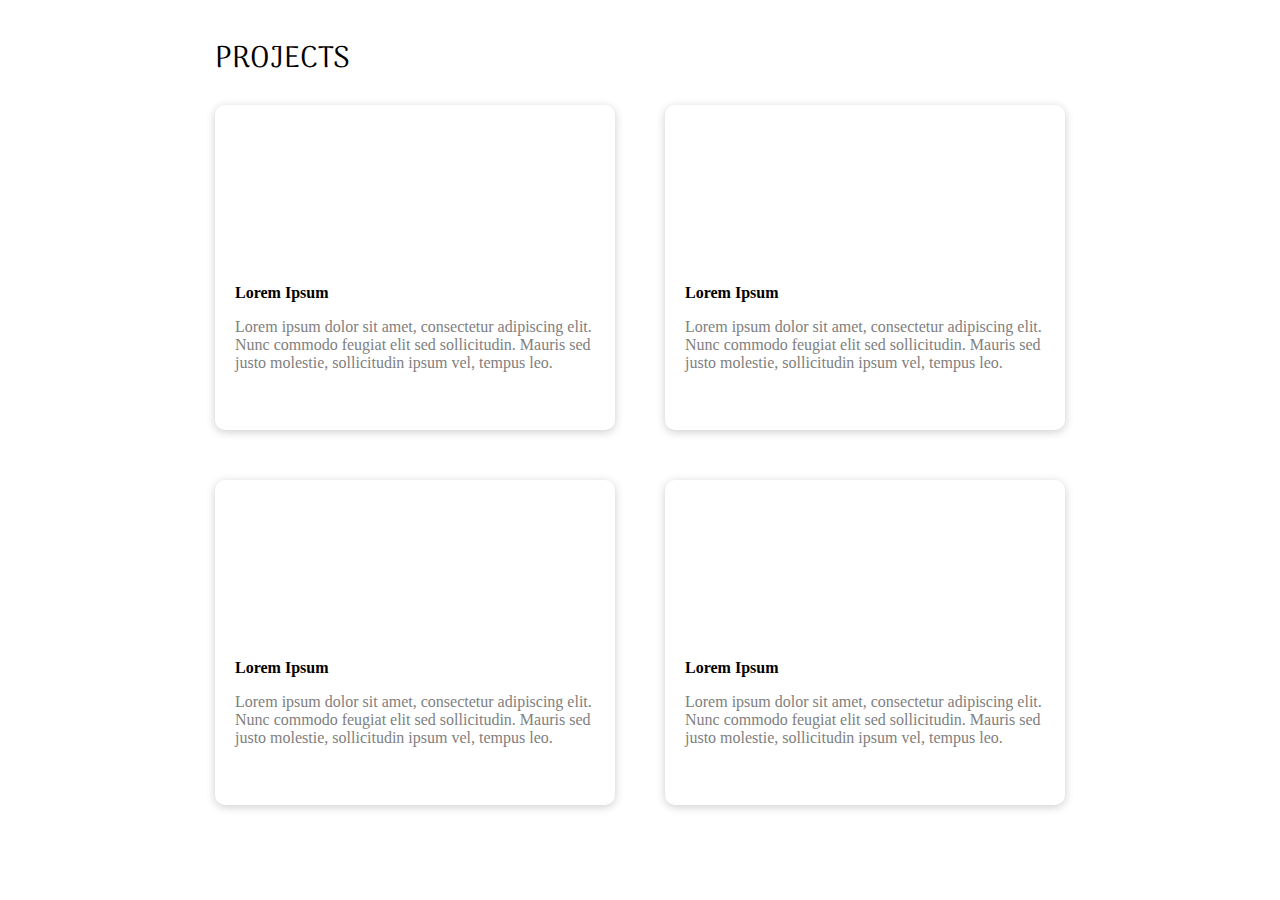
==== projects.html @ 81f7ec9f "Add projects section" ====
<!DOCTYPE html>
<html lang="en">
<head>
    <meta charset="UTF-8">
    <meta http-equiv="X-UA-Compatible" content="IE=edge">
    <meta name="viewport" content="width=device-width, initial-scale=1.0">
    <title>Document</title>
    <link rel="stylesheet" type="text/css" href="style.css"/>
    <link href="https://fonts.googleapis.com/css2?family=Lato:wght@700&display=swap" rel="stylesheet">
    <link href="https://fonts.googleapis.com/css2?family=Arima+Madurai:wght@100&family=Catamaran:wght@800&family=Lato:wght@700&display=swap" rel="stylesheet">
</head>
<body>
    <div class="canvas2">
        <section>
            <div id="projects" class="about-me">Projects</div>
            <div class="two-projects">
                <div class="project-card">
                    <div class="project-img"></div>
                    <div class="project-desc">
                        <p>Lorem Ipsum</p>
                        <p>Lorem ipsum dolor sit amet, consectetur adipiscing elit. Nunc commodo feugiat elit sed sollicitudin. Mauris sed justo molestie, sollicitudin ipsum vel, tempus leo.</p>
                    </div>
                </div>
                <div class="project-card">
                    <div class="project-img"></div>
                    <div class="project-desc">
                        <p>Lorem Ipsum</p>
                        <p>Lorem ipsum dolor sit amet, consectetur adipiscing elit. Nunc commodo feugiat elit sed sollicitudin. Mauris sed justo molestie, sollicitudin ipsum vel, tempus leo.</p>
                    </div>
                </div>
                <div class="project-card">
                    <div class="project-img"></div>
                    <div class="project-desc">
                        <p>Lorem Ipsum</p>
                        <p>Lorem ipsum dolor sit amet, consectetur adipiscing elit. Nunc commodo feugiat elit sed sollicitudin. Mauris sed justo molestie, sollicitudin ipsum vel, tempus leo.</p>
                    </div>
                </div>
                <div class="project-card">
                    <div class="project-img"></div>
                    <div class="project-desc">
                        <p>Lorem Ipsum</p>
                        <p>Lorem ipsum dolor sit amet, consectetur adipiscing elit. Nunc commodo feugiat elit sed sollicitudin. Mauris sed justo molestie, sollicitudin ipsum vel, tempus leo.</p>
                    </div>
                </div>
            </div>
        </section>
    </div>
</body>
    <script type="text/javascript" src="script.js"></script>
</html>
---- style.css ----
@import url('//maxcdn.bootstrapcdn.com/font-awesome/4.3.0/css/font-awesome.min.css');

html {
    scroll-behavior: smooth;
}

.canvas {
    max-width: 1000px;
    margin: 10px auto;
    padding: 0 75px;
    padding-top: 50px;
    padding-bottom: 25px;
}

.canvas2 {
    max-width: 850px;
    margin: 10px auto;
    padding: 0 75px;
    padding-top: 25px;
    padding-bottom: 25px;
}

/* Start of Header section */
#header {
    display: block;
    margin-bottom: 60px;
}

.dark {
    background-color: #3D3D3D;
    color: white;
}

.dark-btn {
    float: right;
}

#logo {
    color: #222;
    margin: 0;
    font-family: 'Lato', sans-serif;
    letter-spacing: 0.1em;
    font-size: 42px;
    text-transform: uppercase;
    text-decoration: none;
    font-weight: 600;
    font-style: normal;
    display: inline-block;
    line-height: 1.2em;
}

#topNav {
    line-height: 26px;
}

.main-nav {
    display: flex;
    flex-flow: row wrap;
    justify-content: flex-start;
    align-items: center;
    list-style: none;
    margin: 0;
    font-family: 'Arima Madurai', cursive;
    letter-spacing: 0.1em;
    text-transform: uppercase;
}

.main-nav li {
    display: block;
    padding: 1em;
    color: #aaa;
}

.main-nav li:hover {
    color: black;
    border-bottom: 1px solid black;
}

.about-btn, .projects-btn, .resume-btn, .contact-btn {
    text-decoration: none;
    color: inherit;
}
/* End of Header section */

/* Start of About section */
#about {
    padding-top: 20px;
    border-bottom: 1px solid #aaa;
    padding-bottom: 125px;
}

.about-me {
    font-family: 'Arima Madurai', cursive;
    font-size: 30px;
    text-transform: uppercase;
    padding: 0;
}

/* .about-section {} */

.prof-img {
   float: left;
   max-width: 150px;
   max-height: 150px;
}

.about-desc {
    /* margin-left: 10em; */
}

.about-content {
    margin: 30px 0;
    font-family: 'Arima Madurai', sans-serif;
    font-weight: bold;
    font-size: 17px;
    line-height: 30px;
}
/* End of About section */

/* Style The Dropdown Button */
.dropbtn {
    background-color: #414241;
    color: white;
    padding: 16px;
    font-size: 16px;
    border: none;
    cursor: pointer;
}

/* The container <div> - needed to position the dropdown content */
.dropdown {
    /* position: relative;
    display: inline-block; */
    float: right;
}

/* Dropdown Content (Hidden by Default) */
.dropdown-content {
    display: none;
    position: absolute;
    background-color: #f9f9f9;
    min-width: 160px;
    box-shadow: 0px 8px 16px 0px rgba(0,0,0,0.2);
    z-index: 1;
}

/* Links inside the dropdown */
.dropdown-content a {
    color: black;
    padding: 12px 16px;
    text-decoration: none;
    display: block;
}

/* Change color of dropdown links on hover */
.dropdown-content a:hover {background-color: #f1f1f1}

/* Show the dropdown menu on hover */
.dropdown:hover .dropdown-content {
    display: block;
}

/* Change the background color of the dropdown button when the dropdown content is shown */
.dropdown:hover .dropbtn {
    background-color: #262726;
}

/* Start of Projects section */
#projects {
    margin-bottom: 2.5%;
}

.two-projects {
    width: 100%;
    height: 700px;

    display: flex;
    flex-direction: row;
    justify-content: space-between;
    align-items: center;
    align-content: space-between;
    flex-wrap: wrap;
}

.two-projects a {
    text-decoration: none;
    color: inherit;
}

.project-card {
    width: 400px;
    height: 325px;
    border-radius: 10px;
    box-shadow: 0 2px 10px rgba(0, 0, 0, 0.2);
    overflow: hidden;
}

.project-img {
    width: 100%;
    height: 50%;
    border-radius: 10px;
}

.project-img img {
    width: 100%;
    height: 100%;
    border-radius: 10px 10px 0 0;
    /* object-fit: cover; */
}

.project-desc {
    height: 50%;
}

.project-desc p:nth-of-type(1) {
    font-weight: bold;
    margin-left: 20px;
}

.project-desc p:nth-of-type(2) {
    color: gray;
    margin-left: 20px;
    margin-right: 10px;
}
/* End of Projects section */
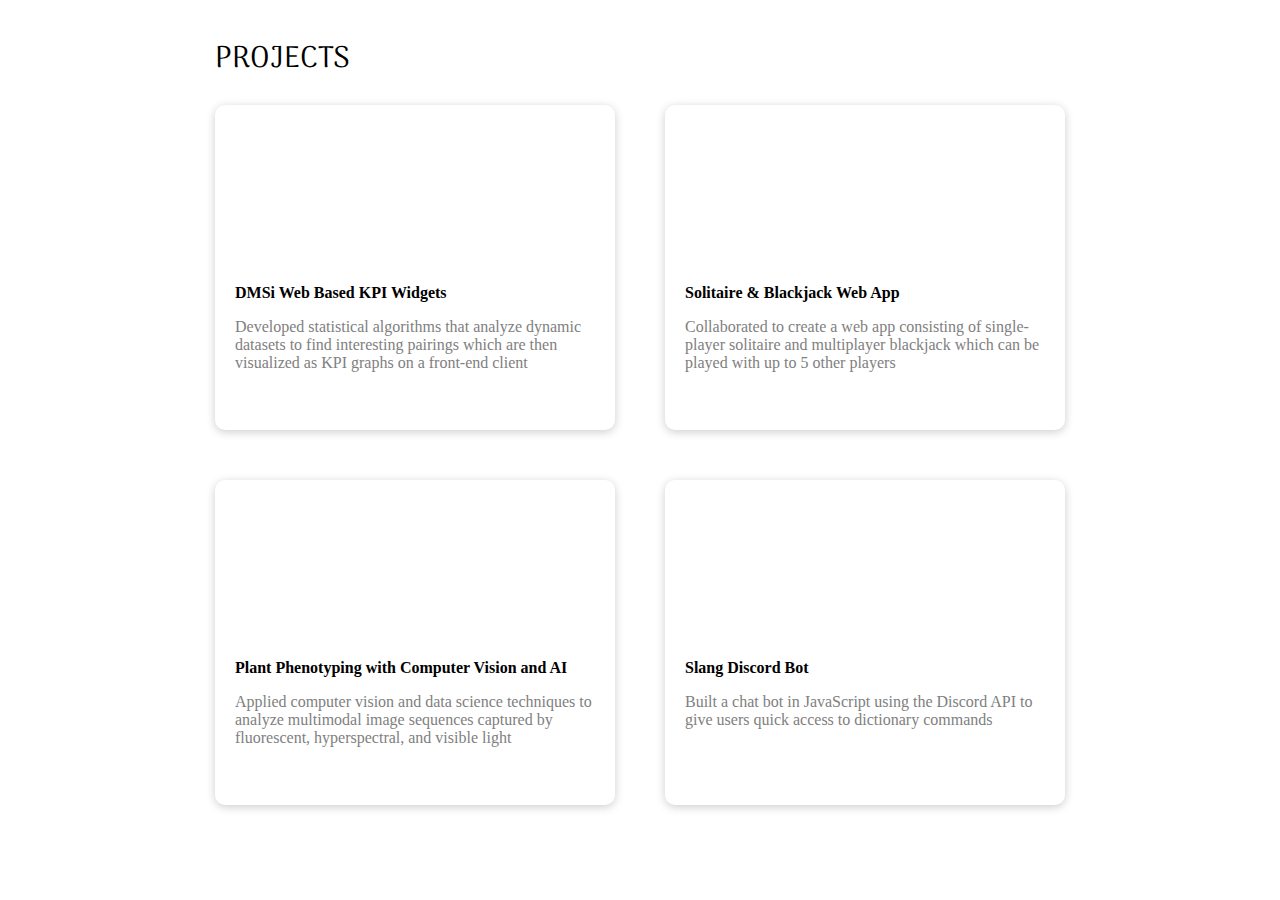
==== commit a480d65c: "Add project descriptions" ====
--- a/projects.html
+++ b/projects.html
@@ -17,29 +17,29 @@
                 <div class="project-card">
                     <div class="project-img"></div>
                     <div class="project-desc">
-                        <p>Lorem Ipsum</p>
-                        <p>Lorem ipsum dolor sit amet, consectetur adipiscing elit. Nunc commodo feugiat elit sed sollicitudin. Mauris sed justo molestie, sollicitudin ipsum vel, tempus leo.</p>
+                        <p>DMSi Web Based KPI Widgets</p>
+                        <p>Developed statistical algorithms that analyze dynamic datasets to find interesting pairings which are then visualized as KPI graphs on a front-end client</p>
                     </div>
                 </div>
                 <div class="project-card">
                     <div class="project-img"></div>
                     <div class="project-desc">
-                        <p>Lorem Ipsum</p>
-                        <p>Lorem ipsum dolor sit amet, consectetur adipiscing elit. Nunc commodo feugiat elit sed sollicitudin. Mauris sed justo molestie, sollicitudin ipsum vel, tempus leo.</p>
+                        <p>Solitaire & Blackjack Web App</p>
+                        <p>Collaborated to create a web app consisting of single-player solitaire and multiplayer blackjack which can be played with up to 5 other players</p>
                     </div>
                 </div>
                 <div class="project-card">
                     <div class="project-img"></div>
                     <div class="project-desc">
-                        <p>Lorem Ipsum</p>
-                        <p>Lorem ipsum dolor sit amet, consectetur adipiscing elit. Nunc commodo feugiat elit sed sollicitudin. Mauris sed justo molestie, sollicitudin ipsum vel, tempus leo.</p>
+                        <p>Plant Phenotyping with Computer Vision and AI</p>
+                        <p>Applied computer vision and data science techniques to analyze multimodal image sequences captured by fluorescent, hyperspectral, and visible light</p>
                     </div>
                 </div>
                 <div class="project-card">
                     <div class="project-img"></div>
                     <div class="project-desc">
-                        <p>Lorem Ipsum</p>
-                        <p>Lorem ipsum dolor sit amet, consectetur adipiscing elit. Nunc commodo feugiat elit sed sollicitudin. Mauris sed justo molestie, sollicitudin ipsum vel, tempus leo.</p>
+                        <p>Slang Discord Bot</p>
+                        <p>Built a chat bot in JavaScript using the Discord API to give users quick access to dictionary commands</p>
                     </div>
                 </div>
             </div>
--- a/style.css
+++ b/style.css
@@ -5,11 +5,11 @@
 }
 
 .canvas {
-    max-width: 1000px;
+    max-width: 850px;
     margin: 10px auto;
     padding: 0 75px;
-    padding-top: 50px;
-    padding-bottom: 25px;
+    padding-top: 2%;
+    padding-bottom: 2%;
 }
 
 .canvas2 {
@@ -23,7 +23,6 @@
 /* Start of Header section */
 #header {
     display: block;
-    margin-bottom: 60px;
 }
 
 .dark {
@@ -33,6 +32,7 @@
 
 .dark-btn {
     float: right;
+    margin-left: 2%;
 }
 
 #logo {
@@ -83,12 +83,6 @@
 /* End of Header section */
 
 /* Start of About section */
-#about {
-    padding-top: 20px;
-    border-bottom: 1px solid #aaa;
-    padding-bottom: 125px;
-}
-
 .about-me {
     font-family: 'Arima Madurai', cursive;
     font-size: 30px;
@@ -102,10 +96,6 @@
    float: left;
    max-width: 150px;
    max-height: 150px;
-}
-
-.about-desc {
-    /* margin-left: 10em; */
 }
 
 .about-content {
@@ -223,3 +213,54 @@
     margin-right: 10px;
 }
 /* End of Projects section */
+
+/* Start of Footer section */
+#footer {
+    margin-top: 7.5%;
+    height: 5%;
+    display: flex;
+    justify-content: space-between;
+    align-items: center;
+}
+
+#copyright {
+    width: auto;
+    height: auto;
+    color: #aaa;
+    font-family: 'Lato', sans-serif;
+    font-size: 14px;
+}
+
+a, a:hover {
+	text-decoration: none;
+}
+
+#socials, .socials ul, .socials li {
+    margin: 0;
+    padding: 5px;
+  }
+
+#socials li {
+    list-style: none outside none;
+    display: inline-block;
+}
+
+#socials .fa {
+	width: 40px;
+    height: 28px;
+	color: #000;
+	background-color: #FFF;
+	border: 1px solid #000;
+	padding-top: 12px;
+	border-radius: 22px;
+	-moz-border-radius: 22px;
+	-webkit-border-radius: 22px;
+	-o-border-radius: 22px;
+}
+
+#socials .fa:hover {
+	color: #ffffff;
+	background-color: #000;
+	border: 1px solid #000;
+}
+/* End of Footer section */
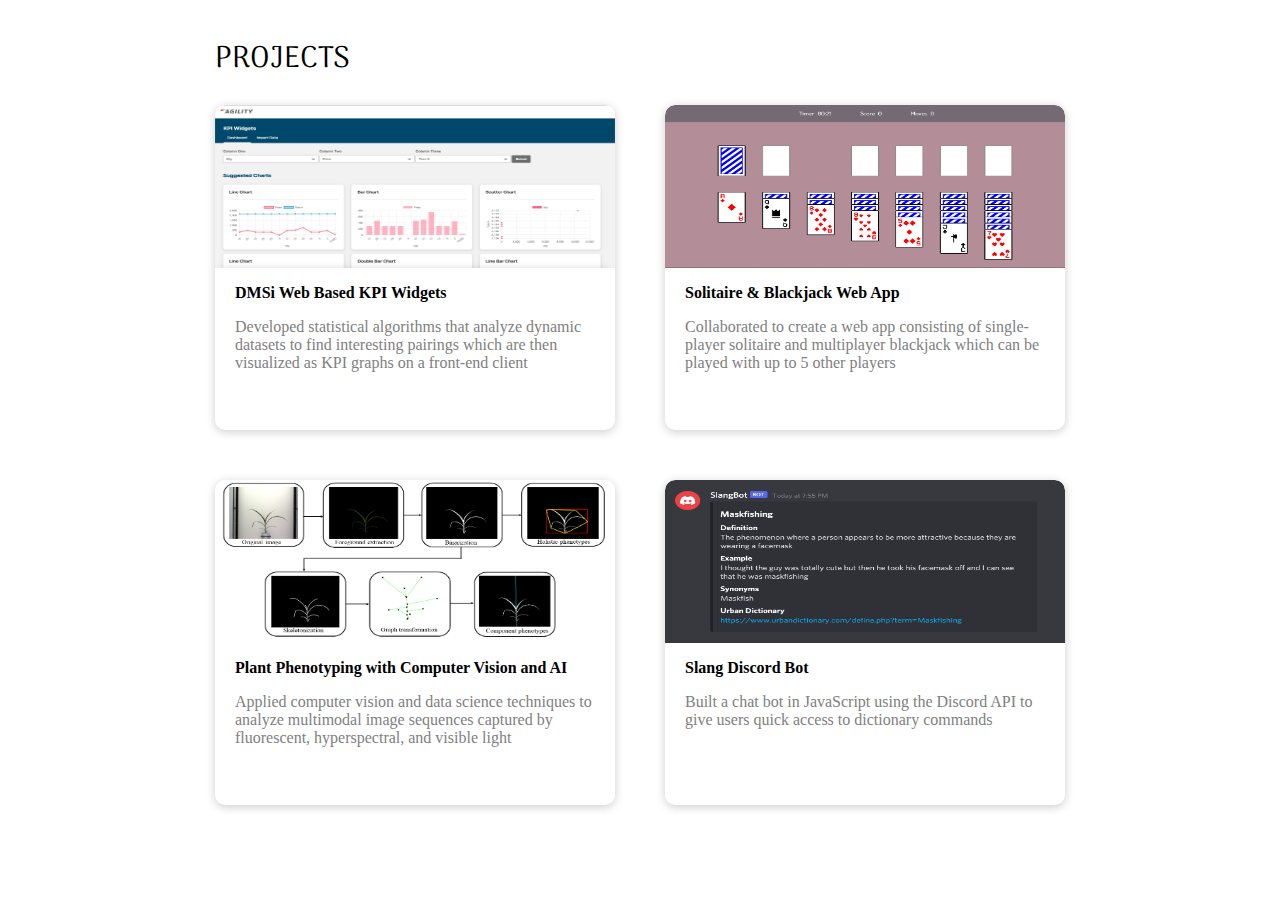
==== commit fa463dbb: "Add images to projects" ====
--- a/projects.html
+++ b/projects.html
@@ -15,28 +15,36 @@
             <div id="projects" class="about-me">Projects</div>
             <div class="two-projects">
                 <div class="project-card">
-                    <div class="project-img"></div>
+                    <div class="project-img">
+                        <img src="img/dashboard-screen-1.png" alt="dashboard-screen-1.png">
+                    </div>
                     <div class="project-desc">
                         <p>DMSi Web Based KPI Widgets</p>
                         <p>Developed statistical algorithms that analyze dynamic datasets to find interesting pairings which are then visualized as KPI graphs on a front-end client</p>
                     </div>
                 </div>
                 <div class="project-card">
-                    <div class="project-img"></div>
+                    <div class="project-img">
+                        <img src="img/solitaire.png" alt="solitaire.png">
+                    </div>
                     <div class="project-desc">
                         <p>Solitaire & Blackjack Web App</p>
                         <p>Collaborated to create a web app consisting of single-player solitaire and multiplayer blackjack which can be played with up to 5 other players</p>
                     </div>
                 </div>
                 <div class="project-card">
-                    <div class="project-img"></div>
+                    <div class="project-img">
+                        <img src="img/plant-phenotyping.png" alt="plant-phenotyping.png">
+                    </div>
                     <div class="project-desc">
                         <p>Plant Phenotyping with Computer Vision and AI</p>
                         <p>Applied computer vision and data science techniques to analyze multimodal image sequences captured by fluorescent, hyperspectral, and visible light</p>
                     </div>
                 </div>
                 <div class="project-card">
-                    <div class="project-img"></div>
+                    <div class="project-img">
+                        <img src="img/discord.png" alt="discord.png">
+                    </div>
                     <div class="project-desc">
                         <p>Slang Discord Bot</p>
                         <p>Built a chat bot in JavaScript using the Discord API to give users quick access to dictionary commands</p>
